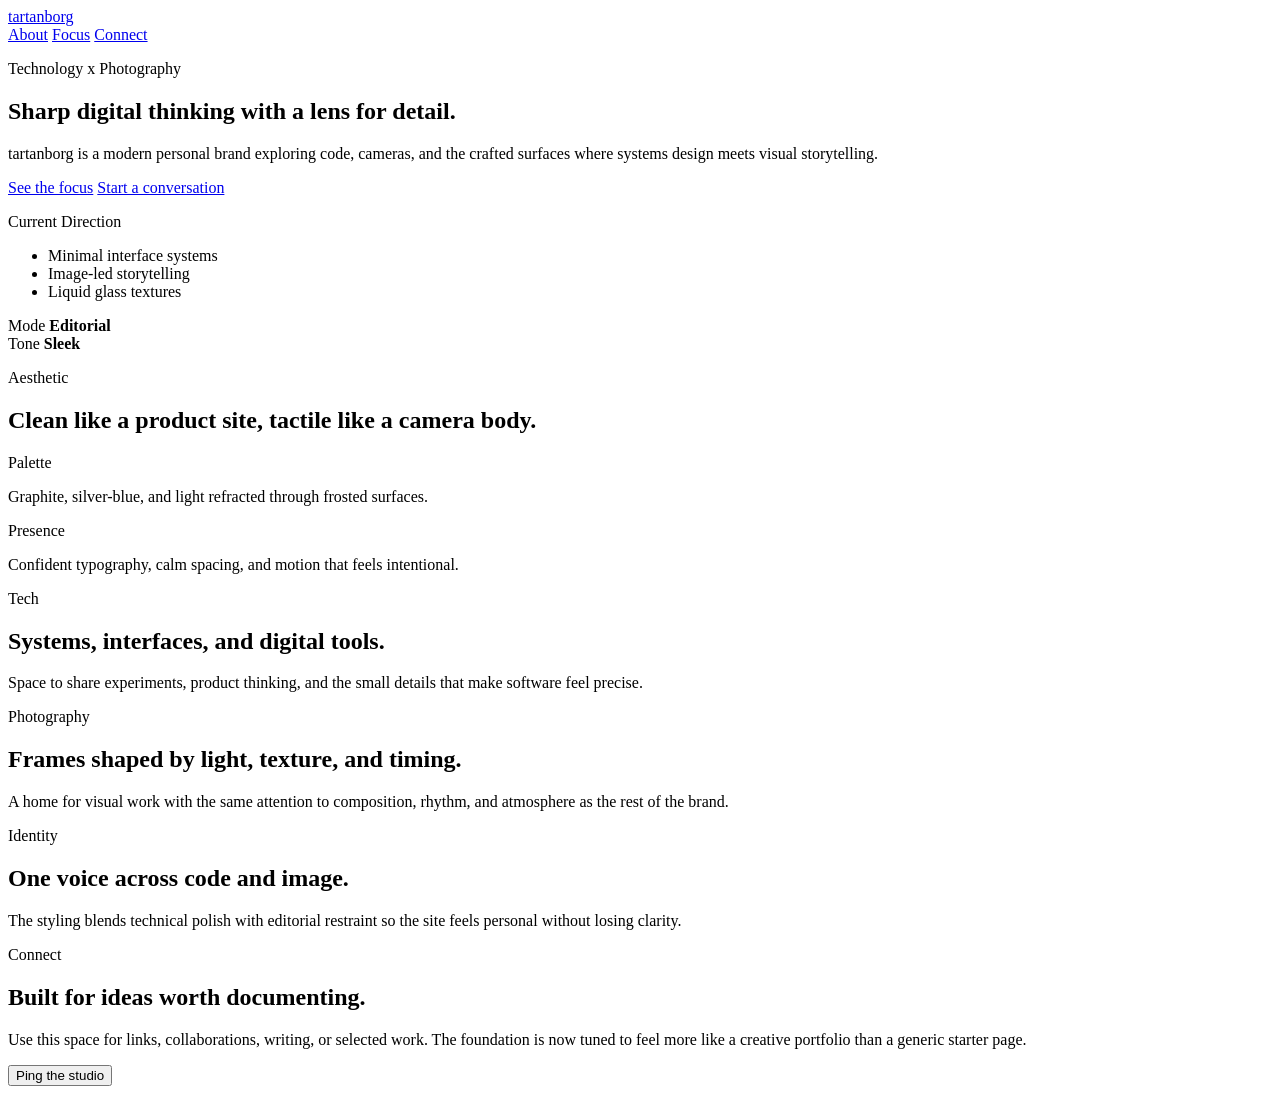
==== index.html @ d5734f11 "Create index.html" ====
<!DOCTYPE html>
<html lang="en">
  <head>
    <meta charset="UTF-8" />
    <meta name="viewport" content="width=device-width, initial-scale=1.0" />
    <meta
      name="description"
      content="tartanborg is a sleek personal site exploring technology, photography, and modern digital craft."
    />
    <title>tartanborg</title>
    <link rel="preconnect" href="https://fonts.googleapis.com" />
    <link rel="preconnect" href="https://fonts.gstatic.com" crossorigin />
    <link
      href="https://fonts.googleapis.com/css2?family=Manrope:wght@400;500;600;700;800&family=Space+Grotesk:wght@500;700&display=swap"
      rel="stylesheet"
    />
    <link rel="stylesheet" href="styles.css" />
    <script src="script.js" defer></script>
  </head>
  <body>
    <div class="page-shell">
      <header class="site-header">
        <a class="brand" href="/">tartanborg</a>
        <nav class="site-nav" aria-label="Primary">
          <a href="#about">About</a>
          <a href="#focus">Focus</a>
          <a href="#connect">Connect</a>
        </nav>
      </header>

      <main>
        <section class="hero" id="about">
          <div class="hero-copy-block">
            <p class="eyebrow">Technology x Photography</p>
            <h1>Sharp digital thinking with a lens for detail.</h1>
            <p class="hero-copy">
              tartanborg is a modern personal brand exploring code, cameras, and
              the crafted surfaces where systems design meets visual storytelling.
            </p>
            <div class="hero-actions">
              <a class="button button-primary" href="#focus">See the focus</a>
              <a class="button button-secondary" href="#connect">Start a conversation</a>
            </div>
          </div>

          <aside class="hero-panel" aria-label="Creative direction">
            <div class="panel-orb"></div>
            <p class="panel-label">Current Direction</p>
            <ul class="panel-list">
              <li>Minimal interface systems</li>
              <li>Image-led storytelling</li>
              <li>Liquid glass textures</li>
            </ul>
            <div class="panel-metrics">
              <div>
                <span>Mode</span>
                <strong>Editorial</strong>
              </div>
              <div>
                <span>Tone</span>
                <strong>Sleek</strong>
              </div>
            </div>
          </aside>
        </section>

        <section class="spotlight" aria-label="Site mood">
          <div class="spotlight-card spotlight-card-wide">
            <p class="section-label">Aesthetic</p>
            <h2>Clean like a product site, tactile like a camera body.</h2>
          </div>
          <div class="spotlight-card">
            <p class="section-label">Palette</p>
            <p>Graphite, silver-blue, and light refracted through frosted surfaces.</p>
          </div>
          <div class="spotlight-card">
            <p class="section-label">Presence</p>
            <p>Confident typography, calm spacing, and motion that feels intentional.</p>
          </div>
        </section>

        <section class="features" id="focus">
          <article class="card">
            <p class="section-label">Tech</p>
            <h2>Systems, interfaces, and digital tools.</h2>
            <p>
              Space to share experiments, product thinking, and the small details
              that make software feel precise.
            </p>
          </article>
          <article class="card">
            <p class="section-label">Photography</p>
            <h2>Frames shaped by light, texture, and timing.</h2>
            <p>
              A home for visual work with the same attention to composition,
              rhythm, and atmosphere as the rest of the brand.
            </p>
          </article>
          <article class="card">
            <p class="section-label">Identity</p>
            <h2>One voice across code and image.</h2>
            <p>
              The styling blends technical polish with editorial restraint so the
              site feels personal without losing clarity.
            </p>
          </article>
        </section>

        <section class="contact" id="connect">
          <p class="section-label">Connect</p>
          <h2>Built for ideas worth documenting.</h2>
          <p>
            Use this space for links, collaborations, writing, or selected work.
            The foundation is now tuned to feel more like a creative portfolio
            than a generic starter page.
          </p>
          <button class="button button-primary" type="button" id="hello-button">
            Ping the studio
          </button>
          <p class="status-message" id="status-message" aria-live="polite"></p>
        </section>
      </main>
    </div>
  </body>
</html>
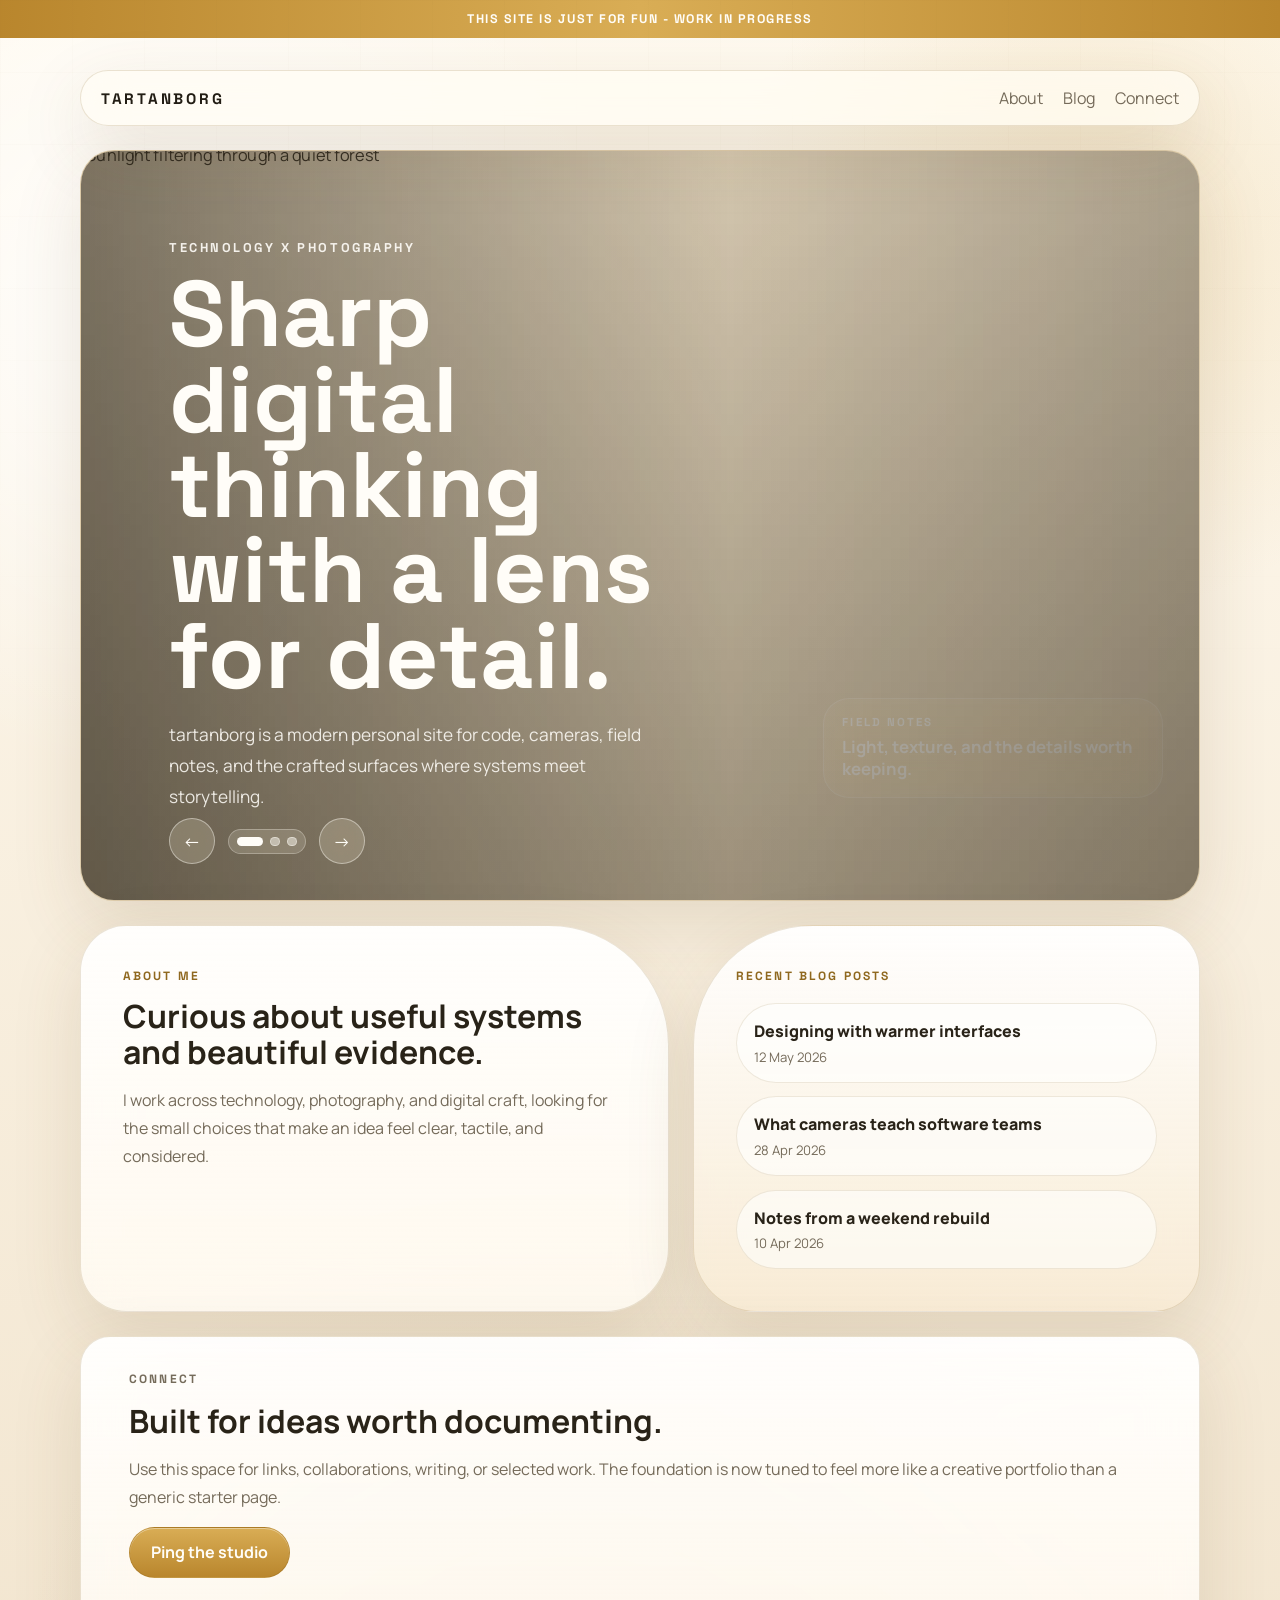
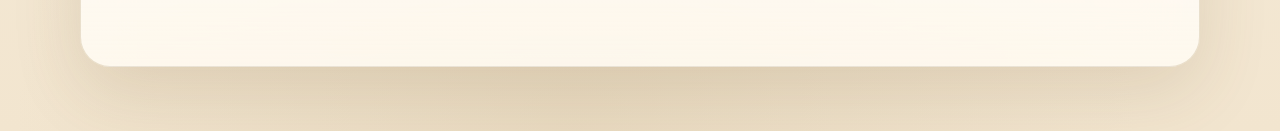
==== commit 5d23ed18: "Update homepage layout and palette" ====
--- a/index.html
+++ b/index.html
@@ -18,91 +18,109 @@
     <script src="script.js" defer></script>
   </head>
   <body>
+    <div class="top-banner">This site is just for fun - WORK IN PROGRESS</div>
+
     <div class="page-shell">
       <header class="site-header">
         <a class="brand" href="/">tartanborg</a>
         <nav class="site-nav" aria-label="Primary">
           <a href="#about">About</a>
-          <a href="#focus">Focus</a>
+          <a href="#blog">Blog</a>
           <a href="#connect">Connect</a>
         </nav>
       </header>
 
       <main>
-        <section class="hero" id="about">
-          <div class="hero-copy-block">
+        <section class="image-carousel" aria-label="Featured photography">
+          <div class="carousel-track" id="carousel-track">
+            <figure class="carousel-slide is-active" aria-hidden="false">
+              <img
+                src="https://images.unsplash.com/photo-1493246507139-91e8fad9978e?auto=format&fit=crop&w=1800&q=80"
+                alt="Sunlight filtering through a quiet forest"
+              />
+              <figcaption>
+                <span>Field Notes</span>
+                <strong>Light, texture, and the details worth keeping.</strong>
+              </figcaption>
+            </figure>
+            <figure class="carousel-slide" aria-hidden="true">
+              <img
+                src="https://images.unsplash.com/photo-1516035069371-29a1b244cc32?auto=format&fit=crop&w=1800&q=80"
+                alt="A camera resting on a clean desk"
+              />
+              <figcaption>
+                <span>Photography</span>
+                <strong>Frames shaped by timing, patience, and atmosphere.</strong>
+              </figcaption>
+            </figure>
+            <figure class="carousel-slide" aria-hidden="true">
+              <img
+                src="https://images.unsplash.com/photo-1498050108023-c5249f4df085?auto=format&fit=crop&w=1800&q=80"
+                alt="Code editor open on a laptop workspace"
+              />
+              <figcaption>
+                <span>Technology</span>
+                <strong>Systems thinking with a visual sense of rhythm.</strong>
+              </figcaption>
+            </figure>
+          </div>
+
+          <div class="carousel-copy">
             <p class="eyebrow">Technology x Photography</p>
             <h1>Sharp digital thinking with a lens for detail.</h1>
-            <p class="hero-copy">
-              tartanborg is a modern personal brand exploring code, cameras, and
-              the crafted surfaces where systems design meets visual storytelling.
+            <p>
+              tartanborg is a modern personal site for code, cameras, field
+              notes, and the crafted surfaces where systems meet storytelling.
             </p>
-            <div class="hero-actions">
-              <a class="button button-primary" href="#focus">See the focus</a>
-              <a class="button button-secondary" href="#connect">Start a conversation</a>
-            </div>
           </div>
 
-          <aside class="hero-panel" aria-label="Creative direction">
-            <div class="panel-orb"></div>
-            <p class="panel-label">Current Direction</p>
-            <ul class="panel-list">
-              <li>Minimal interface systems</li>
-              <li>Image-led storytelling</li>
-              <li>Liquid glass textures</li>
-            </ul>
-            <div class="panel-metrics">
-              <div>
-                <span>Mode</span>
-                <strong>Editorial</strong>
-              </div>
-              <div>
-                <span>Tone</span>
-                <strong>Sleek</strong>
-              </div>
+          <div class="carousel-controls" aria-label="Carousel controls">
+            <button class="carousel-button" type="button" data-carousel-action="previous" aria-label="Previous slide">
+              &larr;
+            </button>
+            <div class="carousel-dots" aria-label="Choose slide">
+              <button class="is-active" type="button" data-carousel-dot="0" aria-label="Show slide 1"></button>
+              <button type="button" data-carousel-dot="1" aria-label="Show slide 2"></button>
+              <button type="button" data-carousel-dot="2" aria-label="Show slide 3"></button>
             </div>
-          </aside>
-        </section>
-
-        <section class="spotlight" aria-label="Site mood">
-          <div class="spotlight-card spotlight-card-wide">
-            <p class="section-label">Aesthetic</p>
-            <h2>Clean like a product site, tactile like a camera body.</h2>
-          </div>
-          <div class="spotlight-card">
-            <p class="section-label">Palette</p>
-            <p>Graphite, silver-blue, and light refracted through frosted surfaces.</p>
-          </div>
-          <div class="spotlight-card">
-            <p class="section-label">Presence</p>
-            <p>Confident typography, calm spacing, and motion that feels intentional.</p>
+            <button class="carousel-button" type="button" data-carousel-action="next" aria-label="Next slide">
+              &rarr;
+            </button>
           </div>
         </section>
 
-        <section class="features" id="focus">
-          <article class="card">
-            <p class="section-label">Tech</p>
-            <h2>Systems, interfaces, and digital tools.</h2>
+        <section class="info-bubbles" aria-label="About and recent posts">
+          <article class="bubble bubble-about" id="about">
+            <p class="section-label">About Me</p>
+            <h2>Curious about useful systems and beautiful evidence.</h2>
             <p>
-              Space to share experiments, product thinking, and the small details
-              that make software feel precise.
+              I work across technology, photography, and digital craft, looking
+              for the small choices that make an idea feel clear, tactile, and
+              considered.
             </p>
           </article>
-          <article class="card">
-            <p class="section-label">Photography</p>
-            <h2>Frames shaped by light, texture, and timing.</h2>
-            <p>
-              A home for visual work with the same attention to composition,
-              rhythm, and atmosphere as the rest of the brand.
-            </p>
-          </article>
-          <article class="card">
-            <p class="section-label">Identity</p>
-            <h2>One voice across code and image.</h2>
-            <p>
-              The styling blends technical polish with editorial restraint so the
-              site feels personal without losing clarity.
-            </p>
+          <article class="bubble bubble-posts" id="blog">
+            <p class="section-label">Recent Blog Posts</p>
+            <ul class="post-list">
+              <li>
+                <a href="#">
+                  <span>Designing with warmer interfaces</span>
+                  <time datetime="2026-05-12">12 May 2026</time>
+                </a>
+              </li>
+              <li>
+                <a href="#">
+                  <span>What cameras teach software teams</span>
+                  <time datetime="2026-04-28">28 Apr 2026</time>
+                </a>
+              </li>
+              <li>
+                <a href="#">
+                  <span>Notes from a weekend rebuild</span>
+                  <time datetime="2026-04-10">10 Apr 2026</time>
+                </a>
+              </li>
+            </ul>
           </article>
         </section>
 
--- a/styles.css
+++ b/styles.css
@@ -0,0 +1,477 @@
+:root {
+  --bg: #fffaf0;
+  --bg-2: #f2e5cf;
+  --surface: rgba(255, 255, 255, 0.72);
+  --surface-strong: rgba(255, 252, 245, 0.92);
+  --surface-soft: rgba(196, 150, 72, 0.09);
+  --text: #292318;
+  --muted: #756b5a;
+  --accent: #b9892f;
+  --accent-strong: #8f681f;
+  --line: rgba(140, 104, 47, 0.18);
+  --line-strong: rgba(140, 104, 47, 0.34);
+  --shadow: 0 24px 70px rgba(103, 78, 34, 0.14);
+}
+
+* {
+  box-sizing: border-box;
+}
+
+html {
+  scroll-behavior: smooth;
+}
+
+body {
+  margin: 0;
+  min-height: 100vh;
+  font-family: "Manrope", "Segoe UI Variable", sans-serif;
+  color: var(--text);
+  background:
+    radial-gradient(circle at 14% 18%, rgba(255, 255, 255, 0.92), transparent 26%),
+    radial-gradient(circle at 86% 14%, rgba(218, 176, 92, 0.24), transparent 20%),
+    radial-gradient(circle at 45% 100%, rgba(214, 196, 164, 0.34), transparent 30%),
+    linear-gradient(180deg, var(--bg) 0%, var(--bg-2) 100%);
+}
+
+body::before {
+  content: "";
+  position: fixed;
+  inset: 0;
+  pointer-events: none;
+  background:
+    linear-gradient(rgba(140, 104, 47, 0.055) 1px, transparent 1px),
+    linear-gradient(90deg, rgba(140, 104, 47, 0.055) 1px, transparent 1px);
+  background-size: 72px 72px;
+  mask-image: linear-gradient(180deg, rgba(0, 0, 0, 0.32), transparent 82%);
+}
+
+a {
+  color: inherit;
+  text-decoration: none;
+}
+
+.top-banner {
+  padding: 0.7rem 1rem;
+  color: #fffdf8;
+  background: linear-gradient(90deg, #b9862d, #d9ad55, #b9862d);
+  font-family: "Space Grotesk", sans-serif;
+  font-size: 0.78rem;
+  font-weight: 700;
+  letter-spacing: 0.12em;
+  text-align: center;
+  text-transform: uppercase;
+}
+
+.page-shell {
+  width: min(1120px, calc(100% - 2rem));
+  margin: 0 auto;
+  padding: 1rem 0 4rem;
+}
+
+.site-header {
+  display: flex;
+  align-items: center;
+  justify-content: space-between;
+  gap: 1rem;
+  margin-top: 1rem;
+  padding: 1rem 1.25rem;
+  background: rgba(255, 252, 245, 0.74);
+  border: 1px solid var(--line);
+  border-radius: 999px;
+  box-shadow: var(--shadow);
+  backdrop-filter: blur(22px) saturate(140%);
+  position: sticky;
+  top: 1rem;
+  z-index: 10;
+}
+
+.brand {
+  font-family: "Space Grotesk", sans-serif;
+  font-size: 0.95rem;
+  font-weight: 700;
+  letter-spacing: 0.18em;
+  text-transform: uppercase;
+  color: #221d14;
+}
+
+.site-nav {
+  display: flex;
+  gap: 1.25rem;
+  color: var(--muted);
+}
+
+.image-carousel,
+.bubble,
+.contact {
+  background:
+    linear-gradient(180deg, rgba(255, 255, 255, 0.78), rgba(255, 248, 235, 0.5)),
+    var(--surface);
+  border: 1px solid var(--line);
+  border-radius: 30px;
+  box-shadow: var(--shadow);
+  backdrop-filter: blur(24px) saturate(150%);
+}
+
+.image-carousel {
+  position: relative;
+  overflow: hidden;
+  min-height: clamp(520px, 72vh, 740px);
+  margin-top: 1.5rem;
+  background: #efe0c5;
+  border-radius: 34px;
+}
+
+.carousel-track,
+.carousel-slide,
+.carousel-slide img {
+  position: absolute;
+  inset: 0;
+}
+
+.carousel-track {
+  z-index: 0;
+}
+
+.carousel-slide {
+  margin: 0;
+  opacity: 0;
+  transition: opacity 700ms ease;
+}
+
+.carousel-slide.is-active {
+  opacity: 1;
+}
+
+.carousel-slide img {
+  width: 100%;
+  height: 100%;
+  object-fit: cover;
+  transform: scale(1.02);
+}
+
+.image-carousel::after {
+  content: "";
+  position: absolute;
+  inset: 0;
+  background:
+    linear-gradient(90deg, rgba(41, 35, 24, 0.58), rgba(41, 35, 24, 0.14) 58%, rgba(41, 35, 24, 0.34)),
+    linear-gradient(180deg, rgba(255, 250, 240, 0.08), rgba(47, 38, 22, 0.34));
+  z-index: 1;
+}
+
+.carousel-copy {
+  position: relative;
+  z-index: 2;
+  max-width: 680px;
+  padding: clamp(2rem, 8vw, 5.5rem);
+  color: #fffdf8;
+}
+
+.carousel-copy p:not(.eyebrow) {
+  max-width: 48ch;
+  margin-bottom: 0;
+  color: rgba(255, 253, 248, 0.86);
+  font-size: 1.08rem;
+  line-height: 1.8;
+}
+
+.carousel-slide figcaption {
+  position: absolute;
+  right: clamp(1rem, 4vw, 2.25rem);
+  bottom: clamp(5.5rem, 8vw, 7rem);
+  z-index: 2;
+  width: min(340px, calc(100% - 2rem));
+  padding: 1rem 1.15rem;
+  color: #fffdf8;
+  background: rgba(255, 252, 245, 0.16);
+  border: 1px solid rgba(255, 252, 245, 0.32);
+  border-radius: 26px;
+  backdrop-filter: blur(18px) saturate(140%);
+}
+
+.carousel-slide figcaption span {
+  display: block;
+  margin-bottom: 0.4rem;
+  font-family: "Space Grotesk", sans-serif;
+  font-size: 0.72rem;
+  font-weight: 700;
+  letter-spacing: 0.18em;
+  text-transform: uppercase;
+}
+
+.carousel-slide figcaption strong {
+  display: block;
+  font-size: 1.05rem;
+  line-height: 1.35;
+}
+
+.carousel-controls {
+  position: absolute;
+  left: clamp(1.25rem, 8vw, 5.5rem);
+  bottom: clamp(1.25rem, 4vw, 2.25rem);
+  z-index: 3;
+  display: flex;
+  align-items: center;
+  gap: 0.8rem;
+}
+
+.carousel-button,
+.carousel-dots button {
+  border: 1px solid rgba(255, 252, 245, 0.44);
+  cursor: pointer;
+  backdrop-filter: blur(16px) saturate(140%);
+}
+
+.carousel-button {
+  display: inline-flex;
+  align-items: center;
+  justify-content: center;
+  width: 46px;
+  aspect-ratio: 1;
+  border-radius: 50%;
+  color: #fffdf8;
+  background: rgba(255, 252, 245, 0.18);
+  font: inherit;
+  font-size: 1.1rem;
+  transition:
+    transform 180ms ease,
+    background-color 180ms ease;
+}
+
+.carousel-button:hover {
+  transform: translateY(-2px);
+  background: rgba(255, 252, 245, 0.28);
+}
+
+.carousel-dots {
+  display: flex;
+  align-items: center;
+  gap: 0.45rem;
+  padding: 0.4rem 0.5rem;
+  background: rgba(255, 252, 245, 0.16);
+  border: 1px solid rgba(255, 252, 245, 0.28);
+  border-radius: 999px;
+  backdrop-filter: blur(16px) saturate(140%);
+}
+
+.carousel-dots button {
+  width: 0.62rem;
+  height: 0.62rem;
+  padding: 0;
+  border-radius: 50%;
+  background: rgba(255, 252, 245, 0.48);
+}
+
+.carousel-dots button.is-active {
+  width: 1.65rem;
+  border-radius: 999px;
+  background: #fffdf8;
+}
+
+.section-label {
+  margin: 0 0 0.85rem;
+  color: var(--accent-strong);
+  font-family: "Space Grotesk", sans-serif;
+  font-size: 0.75rem;
+  font-weight: 700;
+  letter-spacing: 0.18em;
+  text-transform: uppercase;
+}
+
+.eyebrow {
+  margin: 0 0 1rem;
+  color: var(--accent-strong);
+  font-family: "Space Grotesk", sans-serif;
+  font-size: 0.8rem;
+  font-weight: 700;
+  letter-spacing: 0.2em;
+  text-transform: uppercase;
+}
+
+.carousel-copy .eyebrow {
+  color: rgba(255, 253, 248, 0.9);
+}
+
+h1,
+h2,
+p {
+  margin-top: 0;
+}
+
+h1 {
+  max-width: 11ch;
+  margin-bottom: 1.25rem;
+  font-family: "Space Grotesk", sans-serif;
+  font-size: 5.8rem;
+  line-height: 0.92;
+  letter-spacing: 0;
+}
+
+.button {
+  display: inline-flex;
+  align-items: center;
+  justify-content: center;
+  min-height: 48px;
+  padding: 0.85rem 1.3rem;
+  border: 1px solid var(--line);
+  border-radius: 999px;
+  font: inherit;
+  font-weight: 700;
+  cursor: pointer;
+  transition:
+    transform 180ms ease,
+    background-color 180ms ease,
+    border-color 180ms ease,
+    box-shadow 180ms ease;
+}
+
+.button:hover {
+  transform: translateY(-2px);
+  box-shadow: 0 12px 26px rgba(158, 112, 35, 0.18);
+}
+
+.button-primary {
+  background: linear-gradient(180deg, #d9ad55, #b9862d);
+  color: #fffdf8;
+  border-color: rgba(137, 93, 19, 0.28);
+  box-shadow: inset 0 1px 0 rgba(255, 255, 255, 0.38);
+}
+
+.button-primary:hover {
+  background: linear-gradient(180deg, #e1ba68, #c08f35);
+}
+
+.button-secondary {
+  background: rgba(255, 255, 255, 0.56);
+  color: #3d3425;
+}
+
+.info-bubbles {
+  display: grid;
+  grid-template-columns: minmax(0, 1fr) minmax(320px, 0.86fr);
+  gap: clamp(1rem, 3vw, 1.5rem);
+  margin: 1.5rem 0;
+  align-items: stretch;
+}
+
+.bubble,
+.contact {
+  padding: 1.5rem;
+}
+
+.bubble p:last-child,
+.contact p {
+  color: var(--muted);
+  line-height: 1.75;
+}
+
+.bubble h2,
+.contact h2 {
+  margin-bottom: 0.9rem;
+  font-size: 2rem;
+  line-height: 1.15;
+}
+
+.bubble {
+  min-height: 320px;
+  padding: clamp(1.6rem, 4vw, 2.6rem);
+}
+
+.bubble-about {
+  border-radius: 46px 120px 64px 46px;
+}
+
+.bubble-posts {
+  border-radius: 120px 46px 46px 64px;
+  background:
+    linear-gradient(180deg, rgba(255, 255, 255, 0.84), rgba(244, 226, 195, 0.62)),
+    var(--surface);
+}
+
+.post-list {
+  display: grid;
+  gap: 0.85rem;
+  margin: 1.2rem 0 0;
+  padding: 0;
+  list-style: none;
+}
+
+.post-list a {
+  display: grid;
+  gap: 0.35rem;
+  padding: 1rem 1.1rem;
+  background: rgba(255, 255, 255, 0.58);
+  border: 1px solid rgba(140, 104, 47, 0.14);
+  border-radius: 999px;
+  transition:
+    transform 180ms ease,
+    border-color 180ms ease,
+    background-color 180ms ease;
+}
+
+.post-list a:hover {
+  transform: translateX(4px);
+  background: rgba(255, 255, 255, 0.82);
+  border-color: var(--line-strong);
+}
+
+.post-list span {
+  font-weight: 800;
+}
+
+.post-list time {
+  color: var(--muted);
+  font-size: 0.82rem;
+}
+
+.contact {
+  padding: 2rem clamp(1.5rem, 4vw, 3rem);
+}
+
+.status-message {
+  min-height: 1.5rem;
+  margin-top: 1rem;
+  font-weight: 500;
+  color: var(--accent);
+}
+
+@media (max-width: 800px) {
+  .info-bubbles {
+    grid-template-columns: 1fr;
+  }
+
+  .site-header,
+  .site-nav,
+  .carousel-controls {
+    flex-direction: column;
+    align-items: flex-start;
+  }
+
+  .site-header {
+    border-radius: 28px;
+  }
+
+  h1 {
+    max-width: 12ch;
+    font-size: 3.35rem;
+  }
+
+  .image-carousel {
+    min-height: 640px;
+  }
+
+  .carousel-slide figcaption {
+    right: 1rem;
+    bottom: 1rem;
+  }
+
+  .carousel-controls {
+    left: 1rem;
+    bottom: 7.2rem;
+  }
+
+  .bubble-about,
+  .bubble-posts {
+    border-radius: 38px;
+  }
+}
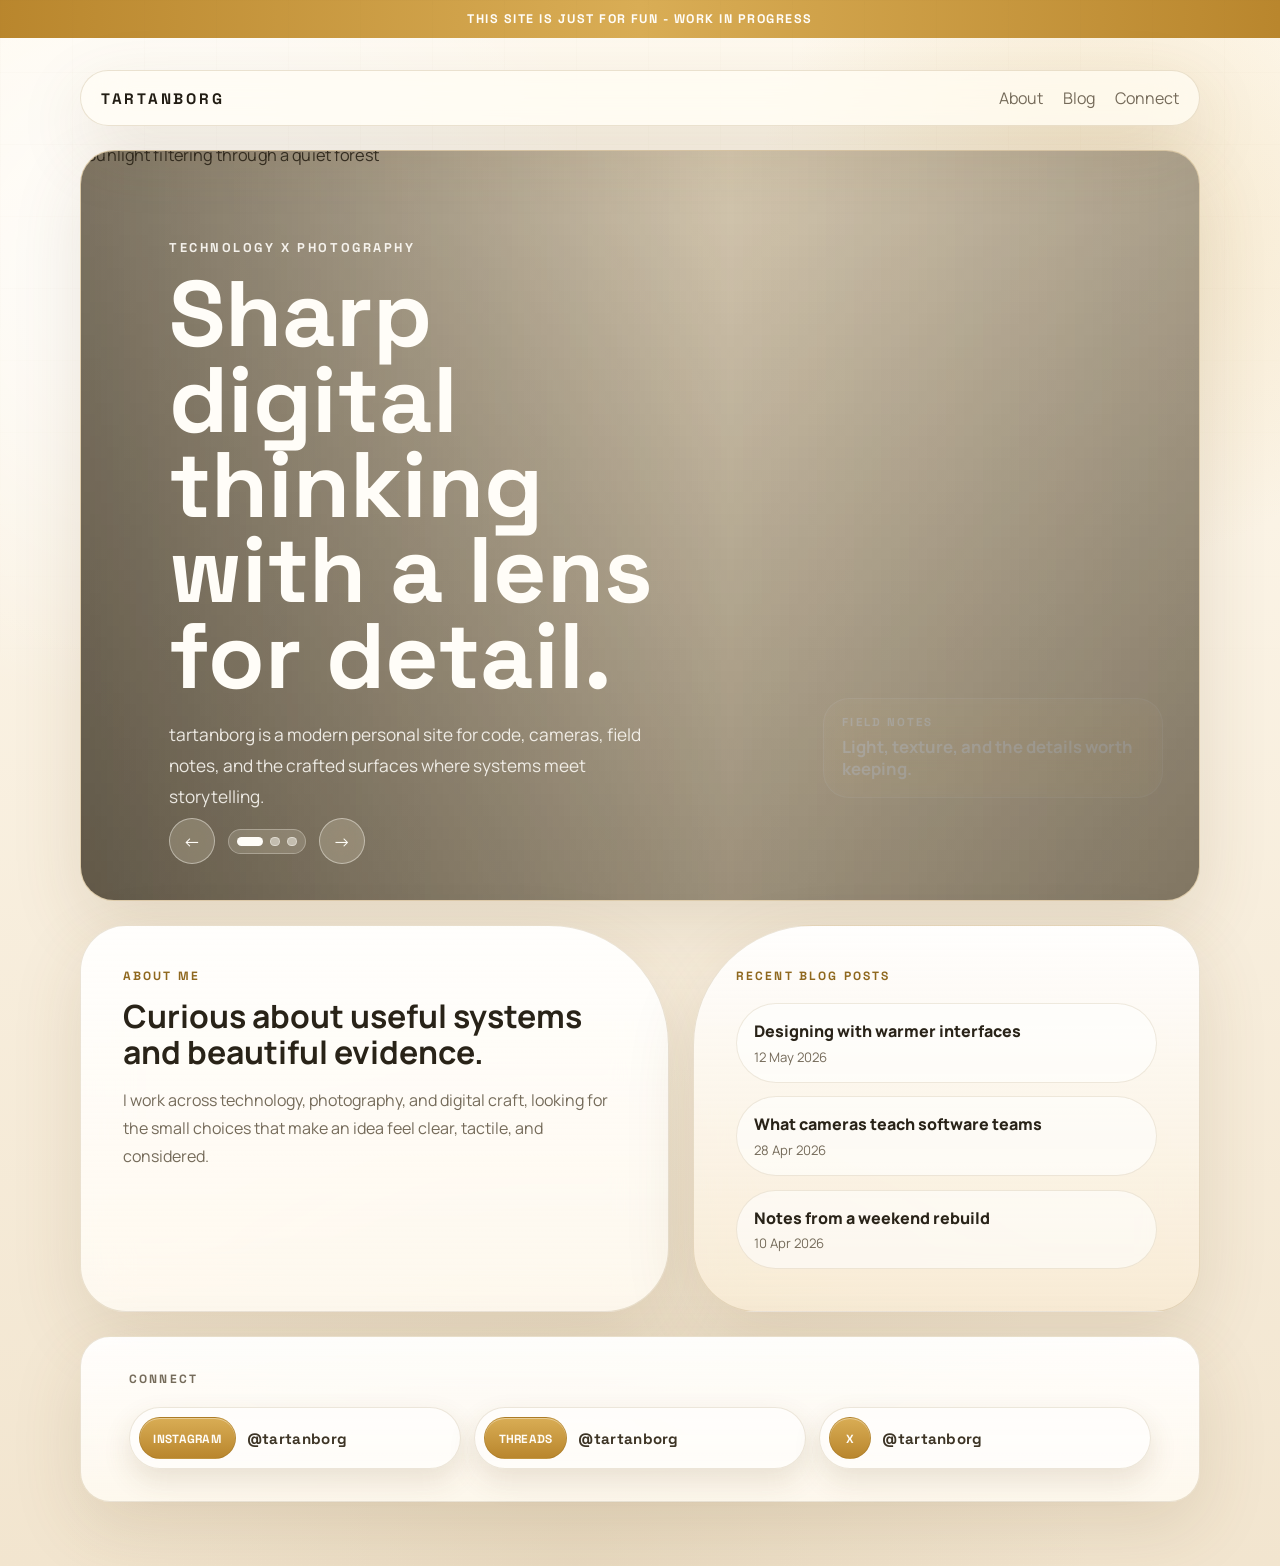
==== commit 1c8d8c48: "Simplify connect social links" ====
--- a/index.html
+++ b/index.html
@@ -126,16 +126,20 @@
 
         <section class="contact" id="connect">
           <p class="section-label">Connect</p>
-          <h2>Built for ideas worth documenting.</h2>
-          <p>
-            Use this space for links, collaborations, writing, or selected work.
-            The foundation is now tuned to feel more like a creative portfolio
-            than a generic starter page.
-          </p>
-          <button class="button button-primary" type="button" id="hello-button">
-            Ping the studio
-          </button>
-          <p class="status-message" id="status-message" aria-live="polite"></p>
+          <div class="social-links" aria-label="Social links">
+            <a href="https://www.instagram.com/Tartanborg/" aria-label="Instagram @Tartanborg">
+              <span class="social-icon" aria-hidden="true">Instagram</span>
+              <span>@tartanborg</span>
+            </a>
+            <a href="https://www.threads.com/@Tartanborg" aria-label="Threads @Tartanborg">
+              <span class="social-icon" aria-hidden="true">Threads</span>
+              <span>@tartanborg</span>
+            </a>
+            <a href="https://x.com/Tartanborg" aria-label="X @Tartanborg">
+              <span class="social-icon" aria-hidden="true">X</span>
+              <span>@tartanborg</span>
+            </a>
+          </div>
         </section>
       </main>
     </div>
--- a/styles.css
+++ b/styles.css
@@ -346,6 +346,59 @@
   color: #3d3425;
 }
 
+.social-links {
+  display: grid;
+  grid-template-columns: repeat(3, minmax(0, 1fr));
+  gap: 0.85rem;
+  margin-top: 1.1rem;
+}
+
+.social-links a {
+  display: inline-flex;
+  align-items: center;
+  gap: 0.7rem;
+  min-height: 56px;
+  padding: 0.55rem 1rem 0.55rem 0.55rem;
+  color: #3d3425;
+  background: rgba(255, 255, 255, 0.62);
+  border: 1px solid rgba(140, 104, 47, 0.16);
+  border-radius: 999px;
+  box-shadow:
+    0 12px 28px rgba(103, 78, 34, 0.14);
+  font-family: "Space Grotesk", sans-serif;
+  font-size: 0.94rem;
+  font-weight: 800;
+  letter-spacing: 0.02em;
+  transition:
+    transform 180ms ease,
+    box-shadow 180ms ease,
+    background-color 180ms ease;
+}
+
+.social-links a:hover {
+  transform: translateY(-2px);
+  background: rgba(255, 255, 255, 0.84);
+  box-shadow:
+    0 16px 34px rgba(103, 78, 34, 0.2);
+}
+
+.social-icon {
+  display: inline-flex;
+  align-items: center;
+  justify-content: center;
+  min-width: 42px;
+  min-height: 42px;
+  flex: 0 0 auto;
+  padding: 0 0.85rem;
+  color: #fffdf8;
+  background: linear-gradient(180deg, #d9ad55, #b9862d);
+  border: 1px solid rgba(137, 93, 19, 0.28);
+  border-radius: 999px;
+  box-shadow: inset 0 1px 0 rgba(255, 255, 255, 0.38);
+  font-size: 0.74rem;
+  text-transform: uppercase;
+}
+
 .info-bubbles {
   display: grid;
   grid-template-columns: minmax(0, 1fr) minmax(320px, 0.86fr);
@@ -428,15 +481,12 @@
   padding: 2rem clamp(1.5rem, 4vw, 3rem);
 }
 
-.status-message {
-  min-height: 1.5rem;
-  margin-top: 1rem;
-  font-weight: 500;
-  color: var(--accent);
-}
-
 @media (max-width: 800px) {
   .info-bubbles {
+    grid-template-columns: 1fr;
+  }
+
+  .social-links {
     grid-template-columns: 1fr;
   }
 
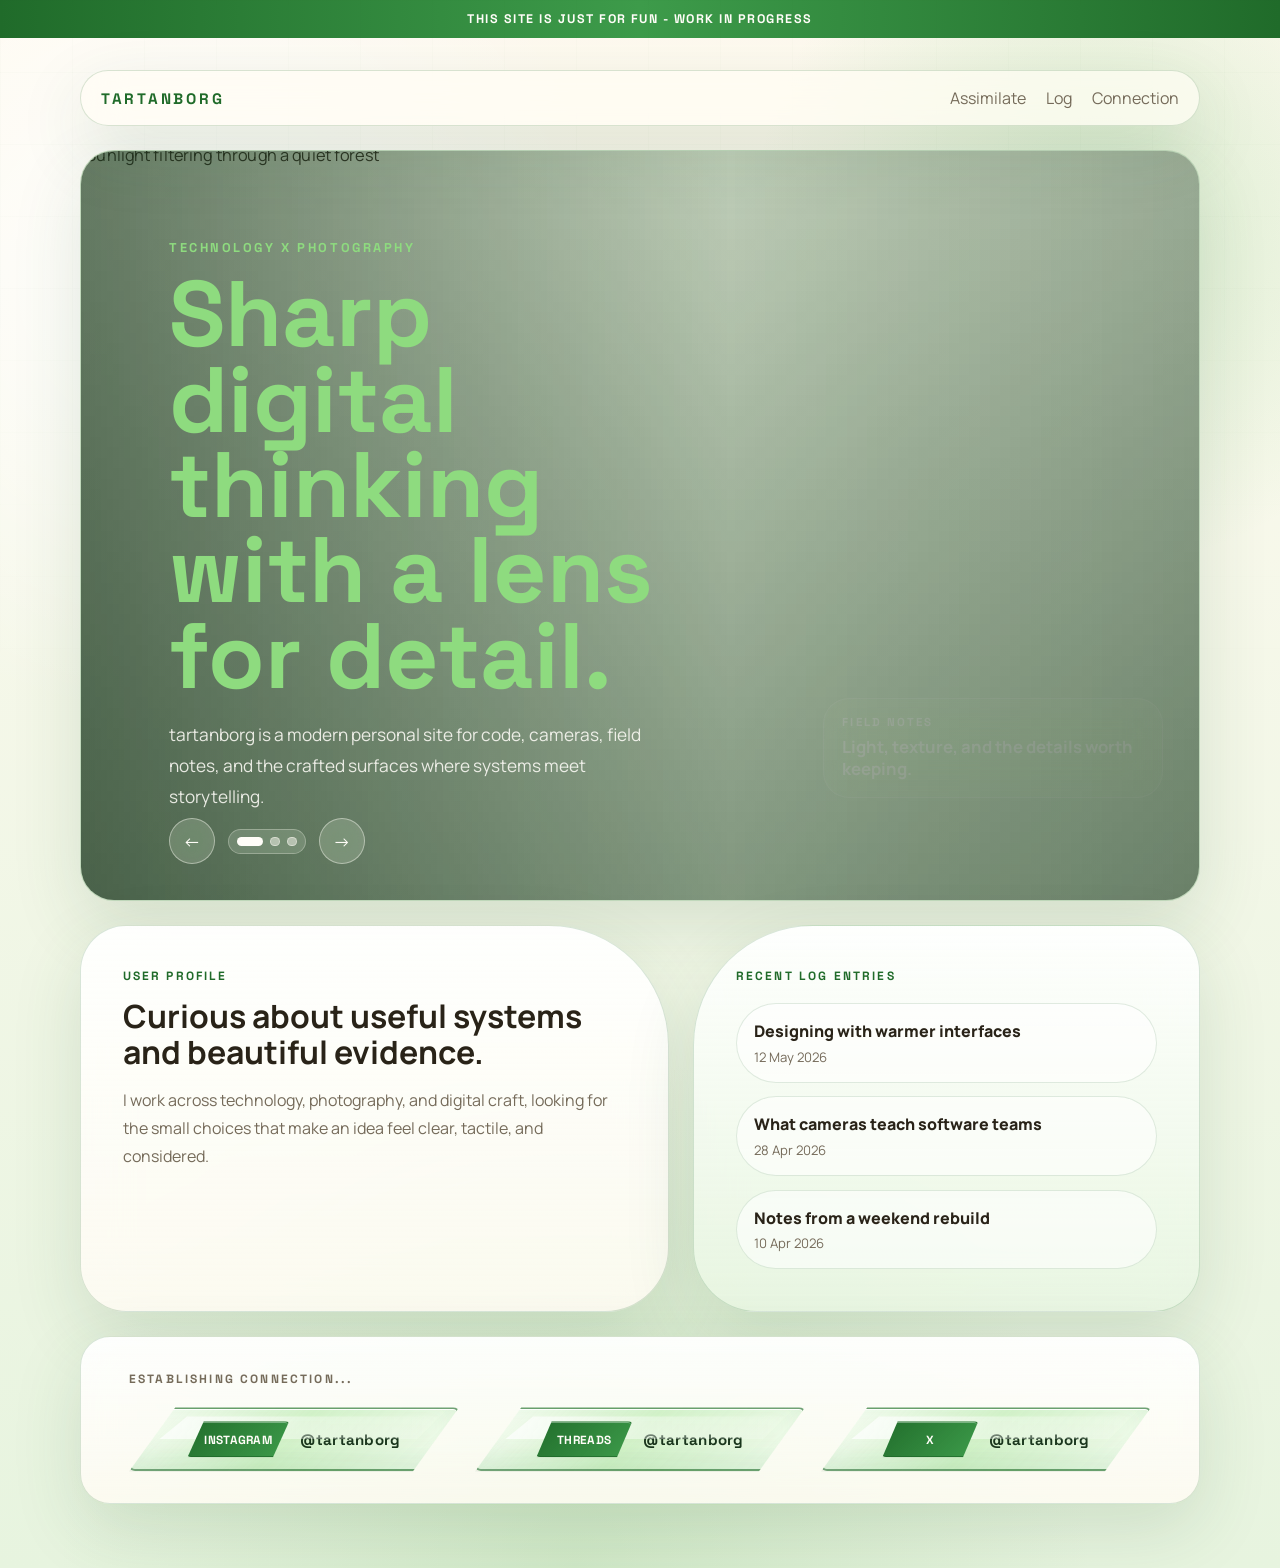
==== commit bfcc8409: "Apply Borg green connection styling" ====
--- a/index.html
+++ b/index.html
@@ -24,9 +24,9 @@
       <header class="site-header">
         <a class="brand" href="/">tartanborg</a>
         <nav class="site-nav" aria-label="Primary">
-          <a href="#about">About</a>
-          <a href="#blog">Blog</a>
-          <a href="#connect">Connect</a>
+          <a href="#about">Assimilate</a>
+          <a href="#blog">Log</a>
+          <a href="#connect">Connection</a>
         </nav>
       </header>
 
@@ -91,7 +91,7 @@
 
         <section class="info-bubbles" aria-label="About and recent posts">
           <article class="bubble bubble-about" id="about">
-            <p class="section-label">About Me</p>
+            <p class="section-label">User Profile</p>
             <h2>Curious about useful systems and beautiful evidence.</h2>
             <p>
               I work across technology, photography, and digital craft, looking
@@ -100,7 +100,7 @@
             </p>
           </article>
           <article class="bubble bubble-posts" id="blog">
-            <p class="section-label">Recent Blog Posts</p>
+            <p class="section-label">Recent Log Entries</p>
             <ul class="post-list">
               <li>
                 <a href="#">
@@ -125,7 +125,7 @@
         </section>
 
         <section class="contact" id="connect">
-          <p class="section-label">Connect</p>
+          <p class="section-label">Establishing Connection...</p>
           <div class="social-links" aria-label="Social links">
             <a href="https://www.instagram.com/Tartanborg/" aria-label="Instagram @Tartanborg">
               <span class="social-icon" aria-hidden="true">Instagram</span>
--- a/styles.css
+++ b/styles.css
@@ -1,16 +1,17 @@
 :root {
   --bg: #fffaf0;
-  --bg-2: #f2e5cf;
+  --bg-2: #e7f4df;
   --surface: rgba(255, 255, 255, 0.72);
   --surface-strong: rgba(255, 252, 245, 0.92);
-  --surface-soft: rgba(196, 150, 72, 0.09);
+  --surface-soft: rgba(61, 143, 72, 0.09);
   --text: #292318;
   --muted: #756b5a;
-  --accent: #b9892f;
-  --accent-strong: #8f681f;
-  --line: rgba(140, 104, 47, 0.18);
-  --line-strong: rgba(140, 104, 47, 0.34);
-  --shadow: 0 24px 70px rgba(103, 78, 34, 0.14);
+  --accent: #3d9b4a;
+  --accent-strong: #206b2a;
+  --accent-light: #8edb7f;
+  --line: rgba(42, 112, 51, 0.18);
+  --line-strong: rgba(42, 112, 51, 0.34);
+  --shadow: 0 24px 70px rgba(41, 93, 48, 0.14);
 }
 
 * {
@@ -28,8 +29,8 @@
   color: var(--text);
   background:
     radial-gradient(circle at 14% 18%, rgba(255, 255, 255, 0.92), transparent 26%),
-    radial-gradient(circle at 86% 14%, rgba(218, 176, 92, 0.24), transparent 20%),
-    radial-gradient(circle at 45% 100%, rgba(214, 196, 164, 0.34), transparent 30%),
+    radial-gradient(circle at 86% 14%, rgba(90, 190, 95, 0.22), transparent 20%),
+    radial-gradient(circle at 45% 100%, rgba(160, 207, 148, 0.32), transparent 30%),
     linear-gradient(180deg, var(--bg) 0%, var(--bg-2) 100%);
 }
 
@@ -39,8 +40,8 @@
   inset: 0;
   pointer-events: none;
   background:
-    linear-gradient(rgba(140, 104, 47, 0.055) 1px, transparent 1px),
-    linear-gradient(90deg, rgba(140, 104, 47, 0.055) 1px, transparent 1px);
+    linear-gradient(rgba(42, 112, 51, 0.055) 1px, transparent 1px),
+    linear-gradient(90deg, rgba(42, 112, 51, 0.055) 1px, transparent 1px);
   background-size: 72px 72px;
   mask-image: linear-gradient(180deg, rgba(0, 0, 0, 0.32), transparent 82%);
 }
@@ -53,7 +54,7 @@
 .top-banner {
   padding: 0.7rem 1rem;
   color: #fffdf8;
-  background: linear-gradient(90deg, #b9862d, #d9ad55, #b9862d);
+  background: linear-gradient(90deg, #206b2a, #3d9b4a, #206b2a);
   font-family: "Space Grotesk", sans-serif;
   font-size: 0.78rem;
   font-weight: 700;
@@ -91,7 +92,7 @@
   font-weight: 700;
   letter-spacing: 0.18em;
   text-transform: uppercase;
-  color: #221d14;
+  color: var(--accent-strong);
 }
 
 .site-nav {
@@ -117,7 +118,7 @@
   overflow: hidden;
   min-height: clamp(520px, 72vh, 740px);
   margin-top: 1.5rem;
-  background: #efe0c5;
+  background: #e2efd9;
   border-radius: 34px;
 }
 
@@ -154,8 +155,8 @@
   position: absolute;
   inset: 0;
   background:
-    linear-gradient(90deg, rgba(41, 35, 24, 0.58), rgba(41, 35, 24, 0.14) 58%, rgba(41, 35, 24, 0.34)),
-    linear-gradient(180deg, rgba(255, 250, 240, 0.08), rgba(47, 38, 22, 0.34));
+    linear-gradient(90deg, rgba(24, 51, 27, 0.62), rgba(24, 51, 27, 0.18) 58%, rgba(24, 51, 27, 0.36)),
+    linear-gradient(180deg, rgba(255, 250, 240, 0.08), rgba(21, 55, 26, 0.36));
   z-index: 1;
 }
 
@@ -289,7 +290,7 @@
 }
 
 .carousel-copy .eyebrow {
-  color: rgba(255, 253, 248, 0.9);
+  color: var(--accent-light);
 }
 
 h1,
@@ -305,6 +306,7 @@
   font-size: 5.8rem;
   line-height: 0.92;
   letter-spacing: 0;
+  color: var(--accent-light);
 }
 
 .button {
@@ -327,18 +329,18 @@
 
 .button:hover {
   transform: translateY(-2px);
-  box-shadow: 0 12px 26px rgba(158, 112, 35, 0.18);
+  box-shadow: 0 12px 26px rgba(61, 155, 74, 0.18);
 }
 
 .button-primary {
-  background: linear-gradient(180deg, #d9ad55, #b9862d);
+  background: linear-gradient(180deg, #56b861, #2f873b);
   color: #fffdf8;
-  border-color: rgba(137, 93, 19, 0.28);
+  border-color: rgba(32, 107, 42, 0.28);
   box-shadow: inset 0 1px 0 rgba(255, 255, 255, 0.38);
 }
 
 .button-primary:hover {
-  background: linear-gradient(180deg, #e1ba68, #c08f35);
+  background: linear-gradient(180deg, #63c76d, #3d9b4a);
 }
 
 .button-secondary {
@@ -349,22 +351,30 @@
 .social-links {
   display: grid;
   grid-template-columns: repeat(3, minmax(0, 1fr));
-  gap: 0.85rem;
+  gap: 1rem;
   margin-top: 1.1rem;
 }
 
 .social-links a {
+  position: relative;
   display: inline-flex;
   align-items: center;
+  justify-content: center;
   gap: 0.7rem;
-  min-height: 56px;
-  padding: 0.55rem 1rem 0.55rem 0.55rem;
-  color: #3d3425;
-  background: rgba(255, 255, 255, 0.62);
-  border: 1px solid rgba(140, 104, 47, 0.16);
-  border-radius: 999px;
+  min-height: 64px;
+  padding: 0.75rem 1.35rem;
+  color: #19351c;
+  background:
+    linear-gradient(135deg, rgba(255, 255, 255, 0.72), rgba(142, 219, 127, 0.26) 48%, rgba(255, 255, 255, 0.5)),
+    rgba(229, 248, 220, 0.74);
+  border: 2px solid rgba(32, 107, 42, 0.62);
+  border-radius: 6px;
+  clip-path: polygon(14% 0, 100% 0, 86% 100%, 0 100%);
   box-shadow:
-    0 12px 28px rgba(103, 78, 34, 0.14);
+    inset 0 1px 0 rgba(255, 255, 255, 0.92),
+    inset 0 -12px 24px rgba(61, 155, 74, 0.12),
+    0 12px 28px rgba(41, 93, 48, 0.18);
+  backdrop-filter: blur(18px) saturate(150%);
   font-family: "Space Grotesk", sans-serif;
   font-size: 0.94rem;
   font-weight: 800;
@@ -375,26 +385,45 @@
     background-color 180ms ease;
 }
 
+.social-links a::before {
+  content: "";
+  position: absolute;
+  inset: 7px 18px 50% 28px;
+  background: linear-gradient(90deg, rgba(255, 255, 255, 0.7), rgba(255, 255, 255, 0.08));
+  clip-path: polygon(10% 0, 100% 0, 92% 100%, 0 100%);
+  pointer-events: none;
+}
+
 .social-links a:hover {
   transform: translateY(-2px);
-  background: rgba(255, 255, 255, 0.84);
+  background:
+    linear-gradient(135deg, rgba(255, 255, 255, 0.82), rgba(142, 219, 127, 0.36) 48%, rgba(255, 255, 255, 0.58)),
+    rgba(229, 248, 220, 0.86);
+  border-color: rgba(32, 107, 42, 0.78);
   box-shadow:
-    0 16px 34px rgba(103, 78, 34, 0.2);
+    inset 0 1px 0 rgba(255, 255, 255, 0.95),
+    inset 0 -12px 24px rgba(61, 155, 74, 0.16),
+    0 16px 34px rgba(41, 93, 48, 0.24);
 }
 
 .social-icon {
   display: inline-flex;
   align-items: center;
   justify-content: center;
-  min-width: 42px;
-  min-height: 42px;
+  min-width: 96px;
+  min-height: 36px;
   flex: 0 0 auto;
-  padding: 0 0.85rem;
+  padding: 0 1rem;
   color: #fffdf8;
-  background: linear-gradient(180deg, #d9ad55, #b9862d);
-  border: 1px solid rgba(137, 93, 19, 0.28);
-  border-radius: 999px;
-  box-shadow: inset 0 1px 0 rgba(255, 255, 255, 0.38);
+  background:
+    linear-gradient(135deg, rgba(32, 107, 42, 0.94), rgba(61, 155, 74, 0.76)),
+    var(--accent);
+  border: 1px solid rgba(32, 107, 42, 0.68);
+  border-radius: 4px;
+  clip-path: polygon(16% 0, 100% 0, 84% 100%, 0 100%);
+  box-shadow:
+    inset 0 1px 0 rgba(255, 255, 255, 0.34),
+    0 8px 18px rgba(41, 93, 48, 0.16);
   font-size: 0.74rem;
   text-transform: uppercase;
 }
@@ -437,7 +466,7 @@
 .bubble-posts {
   border-radius: 120px 46px 46px 64px;
   background:
-    linear-gradient(180deg, rgba(255, 255, 255, 0.84), rgba(244, 226, 195, 0.62)),
+    linear-gradient(180deg, rgba(255, 255, 255, 0.84), rgba(222, 241, 213, 0.62)),
     var(--surface);
 }
 
@@ -454,7 +483,7 @@
   gap: 0.35rem;
   padding: 1rem 1.1rem;
   background: rgba(255, 255, 255, 0.58);
-  border: 1px solid rgba(140, 104, 47, 0.14);
+  border: 1px solid rgba(42, 112, 51, 0.14);
   border-radius: 999px;
   transition:
     transform 180ms ease,
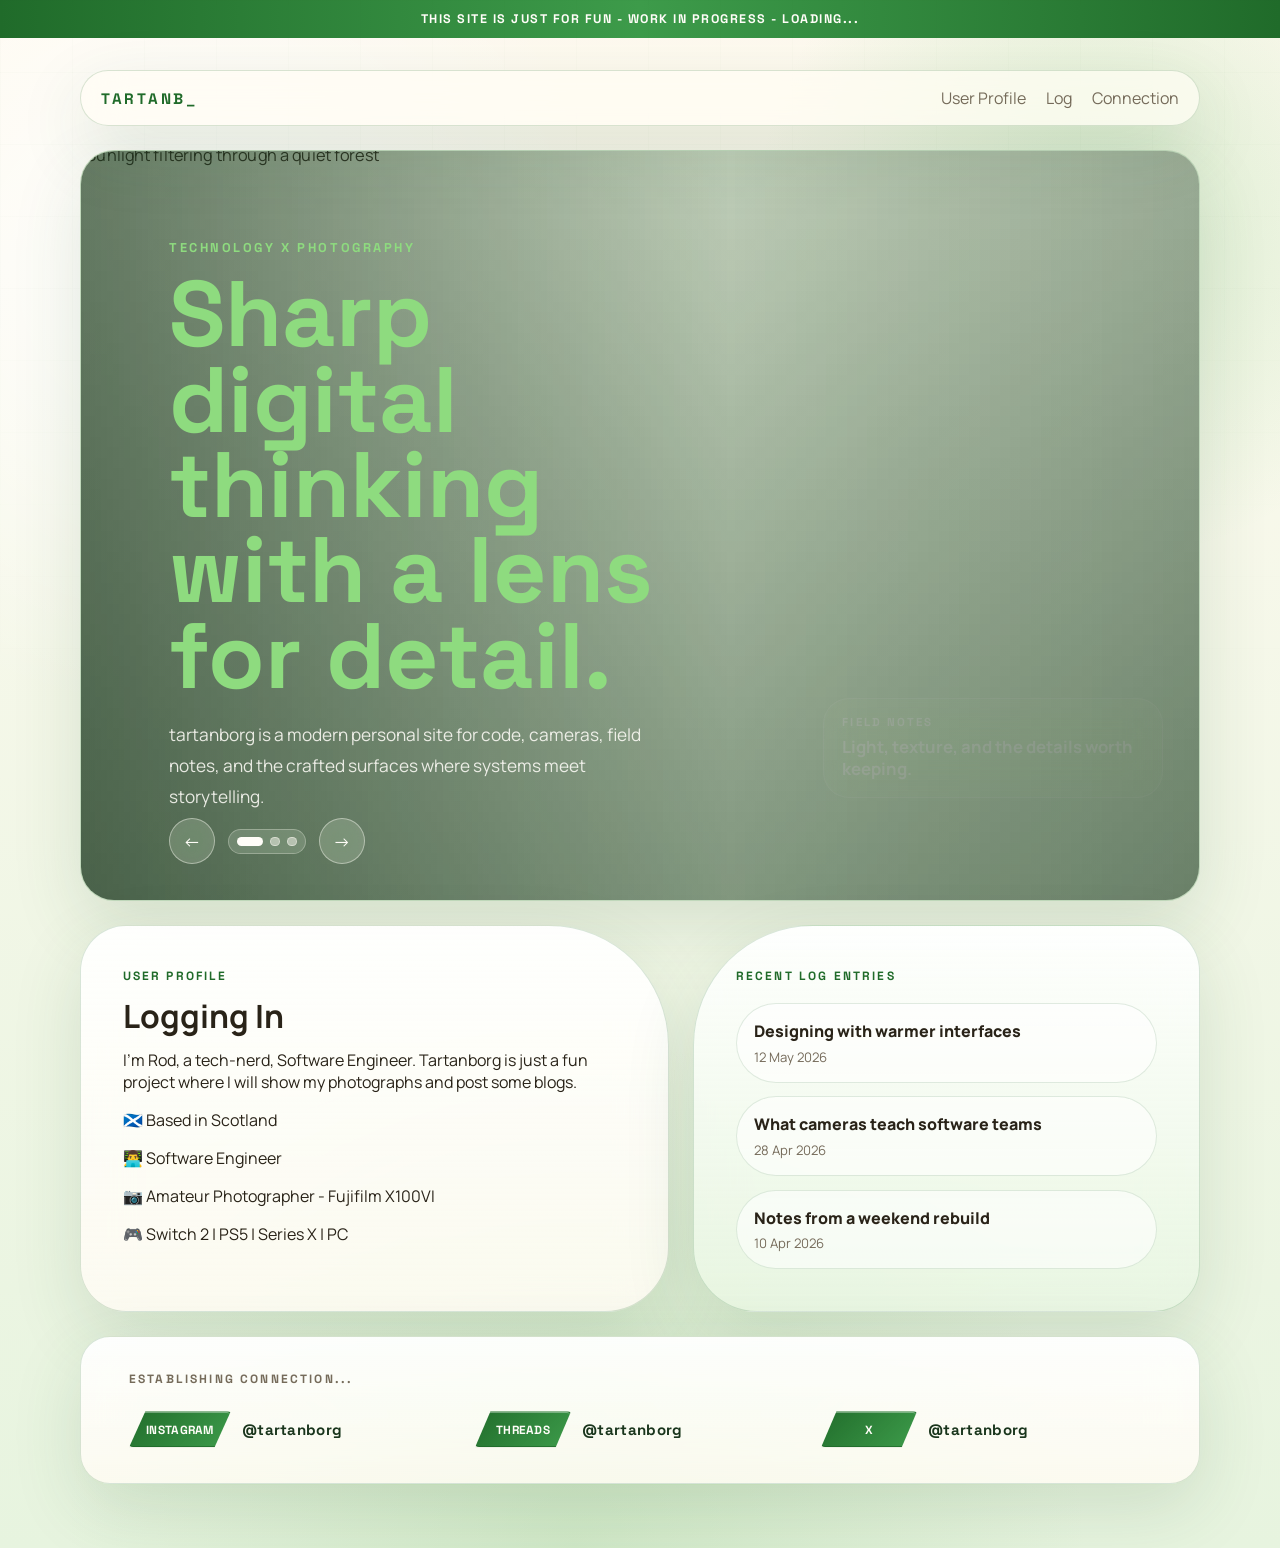
==== commit aa51bf4e: "Add log page and update homepage content Adds terminal-styled log.html with three initial entries. U" ====
--- a/index.html
+++ b/index.html
@@ -18,14 +18,14 @@
     <script src="script.js" defer></script>
   </head>
   <body>
-    <div class="top-banner">This site is just for fun - WORK IN PROGRESS</div>
+    <div class="top-banner">This site is just for fun - WORK IN PROGRESS - LOADING...</div>
 
     <div class="page-shell">
       <header class="site-header">
-        <a class="brand" href="/">tartanborg</a>
+        <a class="brand" href="index.html" data-brand-text="tartanborg">tartanborg</a>
         <nav class="site-nav" aria-label="Primary">
-          <a href="#about">Assimilate</a>
-          <a href="#blog">Log</a>
+          <a href="#about">User Profile</a>
+          <a href="log.html">Log</a>
           <a href="#connect">Connection</a>
         </nav>
       </header>
@@ -92,30 +92,33 @@
         <section class="info-bubbles" aria-label="About and recent posts">
           <article class="bubble bubble-about" id="about">
             <p class="section-label">User Profile</p>
-            <h2>Curious about useful systems and beautiful evidence.</h2>
+            <h2>Logging In</h2>
             <p>
-              I work across technology, photography, and digital craft, looking
-              for the small choices that make an idea feel clear, tactile, and
-              considered.
+              I'm Rod, a tech-nerd, Software Engineer. Tartanborg is just a fun project where I will show my photographs and post some blogs.
+              <p>🏴󠁧󠁢󠁳󠁣󠁴󠁿 Based in Scotland </p>
+              <p>👨‍💻 Software Engineer</p>
+              <p>📷 Amateur Photographer - Fujifilm X100VI</p>
+              <p>🎮 Switch 2 | PS5 | Series X | PC</p>
+              </p>
             </p>
           </article>
           <article class="bubble bubble-posts" id="blog">
             <p class="section-label">Recent Log Entries</p>
             <ul class="post-list">
               <li>
-                <a href="#">
+                <a href="log.html#entry-interface-warmth">
                   <span>Designing with warmer interfaces</span>
                   <time datetime="2026-05-12">12 May 2026</time>
                 </a>
               </li>
               <li>
-                <a href="#">
+                <a href="log.html#entry-camera-teams">
                   <span>What cameras teach software teams</span>
                   <time datetime="2026-04-28">28 Apr 2026</time>
                 </a>
               </li>
               <li>
-                <a href="#">
+                <a href="log.html#entry-weekend-rebuild">
                   <span>Notes from a weekend rebuild</span>
                   <time datetime="2026-04-10">10 Apr 2026</time>
                 </a>
--- a/styles.css
+++ b/styles.css
@@ -356,25 +356,17 @@
 }
 
 .social-links a {
-  position: relative;
   display: inline-flex;
   align-items: center;
-  justify-content: center;
+  justify-content: flex-start;
   gap: 0.7rem;
-  min-height: 64px;
-  padding: 0.75rem 1.35rem;
+  min-height: 44px;
+  padding: 0;
   color: #19351c;
-  background:
-    linear-gradient(135deg, rgba(255, 255, 255, 0.72), rgba(142, 219, 127, 0.26) 48%, rgba(255, 255, 255, 0.5)),
-    rgba(229, 248, 220, 0.74);
-  border: 2px solid rgba(32, 107, 42, 0.62);
-  border-radius: 6px;
-  clip-path: polygon(14% 0, 100% 0, 86% 100%, 0 100%);
-  box-shadow:
-    inset 0 1px 0 rgba(255, 255, 255, 0.92),
-    inset 0 -12px 24px rgba(61, 155, 74, 0.12),
-    0 12px 28px rgba(41, 93, 48, 0.18);
-  backdrop-filter: blur(18px) saturate(150%);
+  background: transparent;
+  border: 0;
+  border-radius: 0;
+  box-shadow: none;
   font-family: "Space Grotesk", sans-serif;
   font-size: 0.94rem;
   font-weight: 800;
@@ -385,25 +377,8 @@
     background-color 180ms ease;
 }
 
-.social-links a::before {
-  content: "";
-  position: absolute;
-  inset: 7px 18px 50% 28px;
-  background: linear-gradient(90deg, rgba(255, 255, 255, 0.7), rgba(255, 255, 255, 0.08));
-  clip-path: polygon(10% 0, 100% 0, 92% 100%, 0 100%);
-  pointer-events: none;
-}
-
 .social-links a:hover {
   transform: translateY(-2px);
-  background:
-    linear-gradient(135deg, rgba(255, 255, 255, 0.82), rgba(142, 219, 127, 0.36) 48%, rgba(255, 255, 255, 0.58)),
-    rgba(229, 248, 220, 0.86);
-  border-color: rgba(32, 107, 42, 0.78);
-  box-shadow:
-    inset 0 1px 0 rgba(255, 255, 255, 0.95),
-    inset 0 -12px 24px rgba(61, 155, 74, 0.16),
-    0 16px 34px rgba(41, 93, 48, 0.24);
 }
 
 .social-icon {
@@ -510,6 +485,138 @@
   padding: 2rem clamp(1.5rem, 4vw, 3rem);
 }
 
+.terminal-page {
+  margin-top: 1.5rem;
+}
+
+.terminal-window {
+  overflow: hidden;
+  background:
+    linear-gradient(180deg, rgba(9, 28, 13, 0.96), rgba(3, 14, 6, 0.96)),
+    #061307;
+  border: 2px solid rgba(86, 184, 97, 0.72);
+  border-radius: 18px;
+  box-shadow:
+    inset 0 1px 0 rgba(255, 255, 255, 0.16),
+    0 24px 70px rgba(19, 70, 26, 0.28);
+}
+
+.terminal-toolbar {
+  display: flex;
+  gap: 0.55rem;
+  padding: 0.95rem 1.1rem;
+  background: linear-gradient(90deg, rgba(32, 107, 42, 0.72), rgba(61, 155, 74, 0.48));
+  border-bottom: 1px solid rgba(142, 219, 127, 0.36);
+}
+
+.terminal-toolbar span {
+  width: 0.72rem;
+  aspect-ratio: 1;
+  border-radius: 50%;
+  background: #8edb7f;
+  box-shadow: 0 0 14px rgba(142, 219, 127, 0.72);
+}
+
+.terminal-screen {
+  position: relative;
+  padding: clamp(1.3rem, 4vw, 2.5rem);
+  color: #bdf7ac;
+  font-family: "Share Tech Mono", "SFMono-Regular", Consolas, monospace;
+}
+
+.terminal-screen::before {
+  content: "";
+  position: absolute;
+  inset: 0;
+  pointer-events: none;
+  background:
+    linear-gradient(rgba(255, 255, 255, 0.035) 50%, transparent 50%),
+    radial-gradient(circle at 50% 0%, rgba(142, 219, 127, 0.16), transparent 48%);
+  background-size: 100% 4px, 100% 100%;
+  mix-blend-mode: screen;
+  opacity: 0.46;
+}
+
+.terminal-screen > * {
+  position: relative;
+  z-index: 1;
+}
+
+.terminal-line,
+.terminal-command,
+.terminal-entry time {
+  margin: 0;
+  color: #8edb7f;
+  font-size: 0.95rem;
+  letter-spacing: 0;
+}
+
+.terminal-screen h1 {
+  max-width: none;
+  margin: 1.1rem 0 0.8rem;
+  color: #d7ffd0;
+  font-size: 3.2rem;
+  line-height: 1;
+  text-shadow: 0 0 18px rgba(142, 219, 127, 0.4);
+}
+
+.terminal-intro {
+  max-width: 70ch;
+  color: rgba(215, 255, 208, 0.82);
+  line-height: 1.7;
+}
+
+.terminal-entry {
+  margin-top: 1.2rem;
+  padding: 1.1rem;
+  background:
+    linear-gradient(135deg, rgba(142, 219, 127, 0.12), rgba(255, 255, 255, 0.03)),
+    rgba(4, 24, 8, 0.72);
+  border: 1px solid rgba(142, 219, 127, 0.36);
+  border-left: 6px solid var(--accent-light);
+  border-radius: 6px;
+  box-shadow: inset 0 1px 0 rgba(255, 255, 255, 0.08);
+}
+
+.terminal-entry header {
+  display: flex;
+  align-items: center;
+  justify-content: space-between;
+  gap: 1rem;
+  margin-bottom: 0.7rem;
+}
+
+.terminal-entry h2 {
+  margin-bottom: 0.6rem;
+  color: #f1ffed;
+  font-size: 1.45rem;
+  line-height: 1.2;
+}
+
+.terminal-entry p {
+  color: rgba(215, 255, 208, 0.78);
+  line-height: 1.7;
+}
+
+.terminal-entry a {
+  display: inline-flex;
+  margin-top: 0.35rem;
+  color: #d7ffd0;
+  text-decoration: underline;
+  text-underline-offset: 0.28rem;
+}
+
+.terminal-prompt {
+  margin-top: 1.4rem;
+  animation: terminal-blink 1.1s steps(2, start) infinite;
+}
+
+@keyframes terminal-blink {
+  50% {
+    opacity: 0.42;
+  }
+}
+
 @media (max-width: 800px) {
   .info-bubbles {
     grid-template-columns: 1fr;
@@ -553,4 +660,13 @@
   .bubble-posts {
     border-radius: 38px;
   }
-}
+
+  .terminal-entry header {
+    align-items: flex-start;
+    flex-direction: column;
+  }
+
+  .terminal-screen h1 {
+    font-size: 2.45rem;
+  }
+}
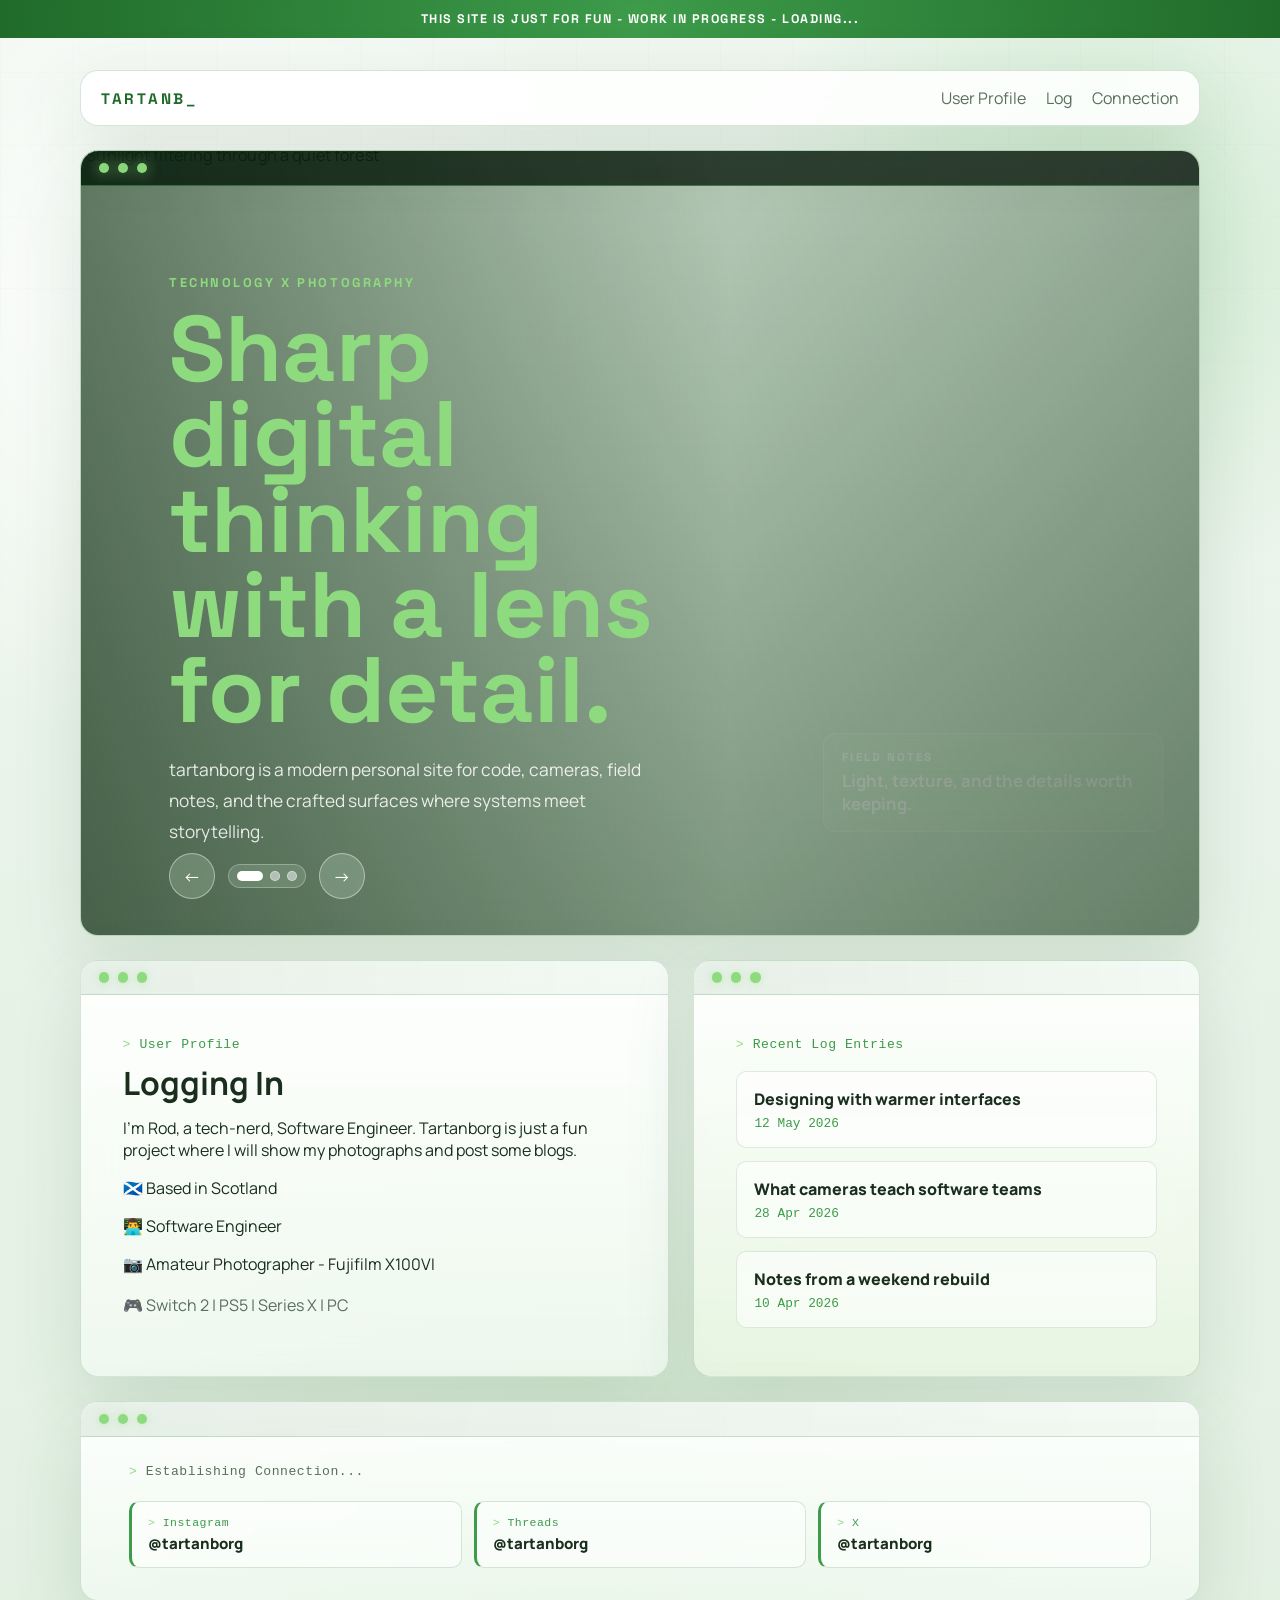
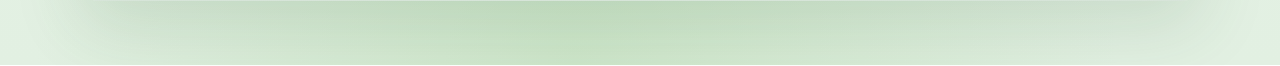
==== commit 8579b09d: "Redesign homepage with terminal aesthetic and clean palette Removes cream/warm colours in favour of " ====
--- a/index.html
+++ b/index.html
@@ -11,7 +11,7 @@
     <link rel="preconnect" href="https://fonts.googleapis.com" />
     <link rel="preconnect" href="https://fonts.gstatic.com" crossorigin />
     <link
-      href="https://fonts.googleapis.com/css2?family=Manrope:wght@400;500;600;700;800&family=Space+Grotesk:wght@500;700&display=swap"
+      href="https://fonts.googleapis.com/css2?family=Manrope:wght@400;500;600;700;800&family=Space+Grotesk:wght@500;700&family=Share+Tech+Mono&display=swap"
       rel="stylesheet"
     />
     <link rel="stylesheet" href="styles.css" />
@@ -32,6 +32,9 @@
 
       <main>
         <section class="image-carousel" aria-label="Featured photography">
+          <div class="card-toolbar" aria-hidden="true">
+            <span></span><span></span><span></span>
+          </div>
           <div class="carousel-track" id="carousel-track">
             <figure class="carousel-slide is-active" aria-hidden="false">
               <img
@@ -91,57 +94,71 @@
 
         <section class="info-bubbles" aria-label="About and recent posts">
           <article class="bubble bubble-about" id="about">
-            <p class="section-label">User Profile</p>
-            <h2>Logging In</h2>
-            <p>
-              I'm Rod, a tech-nerd, Software Engineer. Tartanborg is just a fun project where I will show my photographs and post some blogs.
-              <p>🏴󠁧󠁢󠁳󠁣󠁴󠁿 Based in Scotland </p>
+            <div class="card-toolbar" aria-hidden="true">
+              <span></span><span></span><span></span>
+            </div>
+            <div class="bubble-body">
+              <p class="section-label">User Profile</p>
+              <h2>Logging In</h2>
+              <p>
+                I'm Rod, a tech-nerd, Software Engineer. Tartanborg is just a fun project where I will show my photographs and post some blogs.
+              </p>
+              <p>🏴󠁧󠁢󠁳󠁣󠁴󠁿 Based in Scotland</p>
               <p>👨‍💻 Software Engineer</p>
               <p>📷 Amateur Photographer - Fujifilm X100VI</p>
               <p>🎮 Switch 2 | PS5 | Series X | PC</p>
-              </p>
-            </p>
+            </div>
           </article>
           <article class="bubble bubble-posts" id="blog">
-            <p class="section-label">Recent Log Entries</p>
-            <ul class="post-list">
-              <li>
-                <a href="log.html#entry-interface-warmth">
-                  <span>Designing with warmer interfaces</span>
-                  <time datetime="2026-05-12">12 May 2026</time>
-                </a>
-              </li>
-              <li>
-                <a href="log.html#entry-camera-teams">
-                  <span>What cameras teach software teams</span>
-                  <time datetime="2026-04-28">28 Apr 2026</time>
-                </a>
-              </li>
-              <li>
-                <a href="log.html#entry-weekend-rebuild">
-                  <span>Notes from a weekend rebuild</span>
-                  <time datetime="2026-04-10">10 Apr 2026</time>
-                </a>
-              </li>
-            </ul>
+            <div class="card-toolbar" aria-hidden="true">
+              <span></span><span></span><span></span>
+            </div>
+            <div class="bubble-body">
+              <p class="section-label">Recent Log Entries</p>
+              <ul class="post-list">
+                <li>
+                  <a href="log.html#entry-interface-warmth">
+                    <span>Designing with warmer interfaces</span>
+                    <time datetime="2026-05-12">12 May 2026</time>
+                  </a>
+                </li>
+                <li>
+                  <a href="log.html#entry-camera-teams">
+                    <span>What cameras teach software teams</span>
+                    <time datetime="2026-04-28">28 Apr 2026</time>
+                  </a>
+                </li>
+                <li>
+                  <a href="log.html#entry-weekend-rebuild">
+                    <span>Notes from a weekend rebuild</span>
+                    <time datetime="2026-04-10">10 Apr 2026</time>
+                  </a>
+                </li>
+              </ul>
+            </div>
           </article>
         </section>
 
         <section class="contact" id="connect">
-          <p class="section-label">Establishing Connection...</p>
-          <div class="social-links" aria-label="Social links">
-            <a href="https://www.instagram.com/Tartanborg/" aria-label="Instagram @Tartanborg">
-              <span class="social-icon" aria-hidden="true">Instagram</span>
-              <span>@tartanborg</span>
-            </a>
-            <a href="https://www.threads.com/@Tartanborg" aria-label="Threads @Tartanborg">
-              <span class="social-icon" aria-hidden="true">Threads</span>
-              <span>@tartanborg</span>
-            </a>
-            <a href="https://x.com/Tartanborg" aria-label="X @Tartanborg">
-              <span class="social-icon" aria-hidden="true">X</span>
-              <span>@tartanborg</span>
-            </a>
+          <div class="card-toolbar" aria-hidden="true">
+            <span></span><span></span><span></span>
+          </div>
+          <div class="contact-body">
+            <p class="section-label">Establishing Connection...</p>
+            <div class="social-links" aria-label="Social links">
+              <a href="https://www.instagram.com/Tartanborg/" aria-label="Instagram @Tartanborg">
+                <span class="social-icon" aria-hidden="true">Instagram</span>
+                <span>@tartanborg</span>
+              </a>
+              <a href="https://www.threads.com/@Tartanborg" aria-label="Threads @Tartanborg">
+                <span class="social-icon" aria-hidden="true">Threads</span>
+                <span>@tartanborg</span>
+              </a>
+              <a href="https://x.com/Tartanborg" aria-label="X @Tartanborg">
+                <span class="social-icon" aria-hidden="true">X</span>
+                <span>@tartanborg</span>
+              </a>
+            </div>
           </div>
         </section>
       </main>
--- a/styles.css
+++ b/styles.css
@@ -1,11 +1,11 @@
 :root {
-  --bg: #fffaf0;
-  --bg-2: #e7f4df;
+  --bg: #f0f7f0;
+  --bg-2: #e2f0e2;
   --surface: rgba(255, 255, 255, 0.72);
-  --surface-strong: rgba(255, 252, 245, 0.92);
+  --surface-strong: rgba(255, 255, 255, 0.92);
   --surface-soft: rgba(61, 143, 72, 0.09);
-  --text: #292318;
-  --muted: #756b5a;
+  --text: #1a2e1e;
+  --muted: #5a6e5c;
   --accent: #3d9b4a;
   --accent-strong: #206b2a;
   --accent-light: #8edb7f;
@@ -53,7 +53,7 @@
 
 .top-banner {
   padding: 0.7rem 1rem;
-  color: #fffdf8;
+  color: #ffffff;
   background: linear-gradient(90deg, #206b2a, #3d9b4a, #206b2a);
   font-family: "Space Grotesk", sans-serif;
   font-size: 0.78rem;
@@ -76,9 +76,9 @@
   gap: 1rem;
   margin-top: 1rem;
   padding: 1rem 1.25rem;
-  background: rgba(255, 252, 245, 0.74);
+  background: rgba(255, 255, 255, 0.88);
   border: 1px solid var(--line);
-  border-radius: 999px;
+  border-radius: 18px;
   box-shadow: var(--shadow);
   backdrop-filter: blur(22px) saturate(140%);
   position: sticky;
@@ -105,10 +105,10 @@
 .bubble,
 .contact {
   background:
-    linear-gradient(180deg, rgba(255, 255, 255, 0.78), rgba(255, 248, 235, 0.5)),
+    linear-gradient(180deg, rgba(255, 255, 255, 0.88), rgba(230, 245, 230, 0.5)),
     var(--surface);
   border: 1px solid var(--line);
-  border-radius: 30px;
+  border-radius: 18px;
   box-shadow: var(--shadow);
   backdrop-filter: blur(24px) saturate(150%);
 }
@@ -118,8 +118,8 @@
   overflow: hidden;
   min-height: clamp(520px, 72vh, 740px);
   margin-top: 1.5rem;
-  background: #e2efd9;
-  border-radius: 34px;
+  background: #d8ecd8;
+  border-radius: 18px;
 }
 
 .carousel-track,
@@ -156,7 +156,7 @@
   inset: 0;
   background:
     linear-gradient(90deg, rgba(24, 51, 27, 0.62), rgba(24, 51, 27, 0.18) 58%, rgba(24, 51, 27, 0.36)),
-    linear-gradient(180deg, rgba(255, 250, 240, 0.08), rgba(21, 55, 26, 0.36));
+    linear-gradient(180deg, rgba(255, 255, 255, 0.05), rgba(21, 55, 26, 0.36));
   z-index: 1;
 }
 
@@ -165,13 +165,13 @@
   z-index: 2;
   max-width: 680px;
   padding: clamp(2rem, 8vw, 5.5rem);
-  color: #fffdf8;
+  color: #ffffff;
 }
 
 .carousel-copy p:not(.eyebrow) {
   max-width: 48ch;
   margin-bottom: 0;
-  color: rgba(255, 253, 248, 0.86);
+  color: rgba(255, 255, 255, 0.86);
   font-size: 1.08rem;
   line-height: 1.8;
 }
@@ -183,10 +183,10 @@
   z-index: 2;
   width: min(340px, calc(100% - 2rem));
   padding: 1rem 1.15rem;
-  color: #fffdf8;
-  background: rgba(255, 252, 245, 0.16);
-  border: 1px solid rgba(255, 252, 245, 0.32);
-  border-radius: 26px;
+  color: #ffffff;
+  background: rgba(255, 255, 255, 0.14);
+  border: 1px solid rgba(255, 255, 255, 0.28);
+  border-radius: 12px;
   backdrop-filter: blur(18px) saturate(140%);
 }
 
@@ -218,7 +218,7 @@
 
 .carousel-button,
 .carousel-dots button {
-  border: 1px solid rgba(255, 252, 245, 0.44);
+  border: 1px solid rgba(255, 255, 255, 0.44);
   cursor: pointer;
   backdrop-filter: blur(16px) saturate(140%);
 }
@@ -230,8 +230,8 @@
   width: 46px;
   aspect-ratio: 1;
   border-radius: 50%;
-  color: #fffdf8;
-  background: rgba(255, 252, 245, 0.18);
+  color: #ffffff;
+  background: rgba(255, 255, 255, 0.18);
   font: inherit;
   font-size: 1.1rem;
   transition:
@@ -241,7 +241,7 @@
 
 .carousel-button:hover {
   transform: translateY(-2px);
-  background: rgba(255, 252, 245, 0.28);
+  background: rgba(255, 255, 255, 0.28);
 }
 
 .carousel-dots {
@@ -249,8 +249,8 @@
   align-items: center;
   gap: 0.45rem;
   padding: 0.4rem 0.5rem;
-  background: rgba(255, 252, 245, 0.16);
-  border: 1px solid rgba(255, 252, 245, 0.28);
+  background: rgba(255, 255, 255, 0.14);
+  border: 1px solid rgba(255, 255, 255, 0.28);
   border-radius: 999px;
   backdrop-filter: blur(16px) saturate(140%);
 }
@@ -260,23 +260,27 @@
   height: 0.62rem;
   padding: 0;
   border-radius: 50%;
-  background: rgba(255, 252, 245, 0.48);
+  background: rgba(255, 255, 255, 0.48);
 }
 
 .carousel-dots button.is-active {
   width: 1.65rem;
   border-radius: 999px;
-  background: #fffdf8;
+  background: #ffffff;
 }
 
 .section-label {
   margin: 0 0 0.85rem;
-  color: var(--accent-strong);
-  font-family: "Space Grotesk", sans-serif;
-  font-size: 0.75rem;
-  font-weight: 700;
-  letter-spacing: 0.18em;
-  text-transform: uppercase;
+  color: var(--accent);
+  font-family: "Share Tech Mono", monospace;
+  font-size: 0.82rem;
+  font-weight: 400;
+  letter-spacing: 0.04em;
+}
+
+.section-label::before {
+  content: "> ";
+  color: var(--accent-light);
 }
 
 .eyebrow {
@@ -334,7 +338,7 @@
 
 .button-primary {
   background: linear-gradient(180deg, #56b861, #2f873b);
-  color: #fffdf8;
+  color: #ffffff;
   border-color: rgba(32, 107, 42, 0.28);
   box-shadow: inset 0 1px 0 rgba(255, 255, 255, 0.38);
 }
@@ -345,62 +349,52 @@
 
 .button-secondary {
   background: rgba(255, 255, 255, 0.56);
-  color: #3d3425;
+  color: #1a2e1e;
 }
 
 .social-links {
   display: grid;
   grid-template-columns: repeat(3, minmax(0, 1fr));
-  gap: 1rem;
+  gap: 0.75rem;
   margin-top: 1.1rem;
 }
 
 .social-links a {
-  display: inline-flex;
-  align-items: center;
-  justify-content: flex-start;
-  gap: 0.7rem;
-  min-height: 44px;
-  padding: 0;
-  color: #19351c;
-  background: transparent;
-  border: 0;
-  border-radius: 0;
-  box-shadow: none;
-  font-family: "Space Grotesk", sans-serif;
+  display: flex;
+  flex-direction: column;
+  gap: 0.25rem;
+  padding: 0.85rem 1rem;
+  color: var(--text);
+  background: rgba(255, 255, 255, 0.58);
+  border: 1px solid var(--line);
+  border-left: 3px solid var(--accent);
+  border-radius: 10px;
+  font-family: "Manrope", sans-serif;
   font-size: 0.94rem;
   font-weight: 800;
-  letter-spacing: 0.02em;
   transition:
     transform 180ms ease,
-    box-shadow 180ms ease,
-    background-color 180ms ease;
+    background-color 180ms ease,
+    border-left-color 180ms ease;
 }
 
 .social-links a:hover {
-  transform: translateY(-2px);
+  transform: translateX(4px);
+  background: rgba(255, 255, 255, 0.88);
+  border-left-color: var(--accent-light);
 }
 
 .social-icon {
-  display: inline-flex;
-  align-items: center;
-  justify-content: center;
-  min-width: 96px;
-  min-height: 36px;
-  flex: 0 0 auto;
-  padding: 0 1rem;
-  color: #fffdf8;
-  background:
-    linear-gradient(135deg, rgba(32, 107, 42, 0.94), rgba(61, 155, 74, 0.76)),
-    var(--accent);
-  border: 1px solid rgba(32, 107, 42, 0.68);
-  border-radius: 4px;
-  clip-path: polygon(16% 0, 100% 0, 84% 100%, 0 100%);
-  box-shadow:
-    inset 0 1px 0 rgba(255, 255, 255, 0.34),
-    0 8px 18px rgba(41, 93, 48, 0.16);
-  font-size: 0.74rem;
-  text-transform: uppercase;
+  color: var(--accent);
+  font-family: "Share Tech Mono", monospace;
+  font-size: 0.72rem;
+  font-weight: 400;
+  letter-spacing: 0.04em;
+}
+
+.social-icon::before {
+  content: "> ";
+  color: var(--accent-light);
 }
 
 .info-bubbles {
@@ -413,7 +407,16 @@
 
 .bubble,
 .contact {
-  padding: 1.5rem;
+  padding: 0;
+}
+
+.bubble-body,
+.contact-body {
+  padding: clamp(1.6rem, 4vw, 2.6rem);
+}
+
+.contact-body {
+  padding: 1.5rem clamp(1.5rem, 4vw, 3rem) 2rem;
 }
 
 .bubble p:last-child,
@@ -431,17 +434,42 @@
 
 .bubble {
   min-height: 320px;
-  padding: clamp(1.6rem, 4vw, 2.6rem);
-}
-
-.bubble-about {
-  border-radius: 46px 120px 64px 46px;
+}
+
+.card-toolbar {
+  display: flex;
+  gap: 0.55rem;
+  padding: 0.72rem 1.1rem;
+  background: linear-gradient(90deg, rgba(32, 107, 42, 0.1), rgba(61, 155, 74, 0.05));
+  border-bottom: 1px solid var(--line);
+  border-radius: inherit;
+  border-bottom-left-radius: 0;
+  border-bottom-right-radius: 0;
+}
+
+.card-toolbar span {
+  width: 0.65rem;
+  aspect-ratio: 1;
+  border-radius: 50%;
+  background: var(--accent-light);
+  box-shadow: 0 0 8px rgba(142, 219, 127, 0.45);
+}
+
+.image-carousel .card-toolbar {
+  position: relative;
+  z-index: 4;
+  background: linear-gradient(90deg, rgba(9, 28, 13, 0.86), rgba(3, 14, 6, 0.72));
+  border-bottom: 1px solid rgba(86, 184, 97, 0.48);
+}
+
+.image-carousel .card-toolbar span {
+  background: #8edb7f;
+  box-shadow: 0 0 14px rgba(142, 219, 127, 0.72);
 }
 
 .bubble-posts {
-  border-radius: 120px 46px 46px 64px;
-  background:
-    linear-gradient(180deg, rgba(255, 255, 255, 0.84), rgba(222, 241, 213, 0.62)),
+  background:
+    linear-gradient(180deg, rgba(255, 255, 255, 0.88), rgba(222, 241, 213, 0.62)),
     var(--surface);
 }
 
@@ -459,7 +487,7 @@
   padding: 1rem 1.1rem;
   background: rgba(255, 255, 255, 0.58);
   border: 1px solid rgba(42, 112, 51, 0.14);
-  border-radius: 999px;
+  border-radius: 10px;
   transition:
     transform 180ms ease,
     border-color 180ms ease,
@@ -477,12 +505,13 @@
 }
 
 .post-list time {
-  color: var(--muted);
-  font-size: 0.82rem;
+  color: var(--accent);
+  font-family: "Share Tech Mono", monospace;
+  font-size: 0.8rem;
 }
 
 .contact {
-  padding: 2rem clamp(1.5rem, 4vw, 3rem);
+  overflow: hidden;
 }
 
 .terminal-page {
@@ -633,10 +662,6 @@
     align-items: flex-start;
   }
 
-  .site-header {
-    border-radius: 28px;
-  }
-
   h1 {
     max-width: 12ch;
     font-size: 3.35rem;
@@ -656,11 +681,6 @@
     bottom: 7.2rem;
   }
 
-  .bubble-about,
-  .bubble-posts {
-    border-radius: 38px;
-  }
-
   .terminal-entry header {
     align-items: flex-start;
     flex-direction: column;
